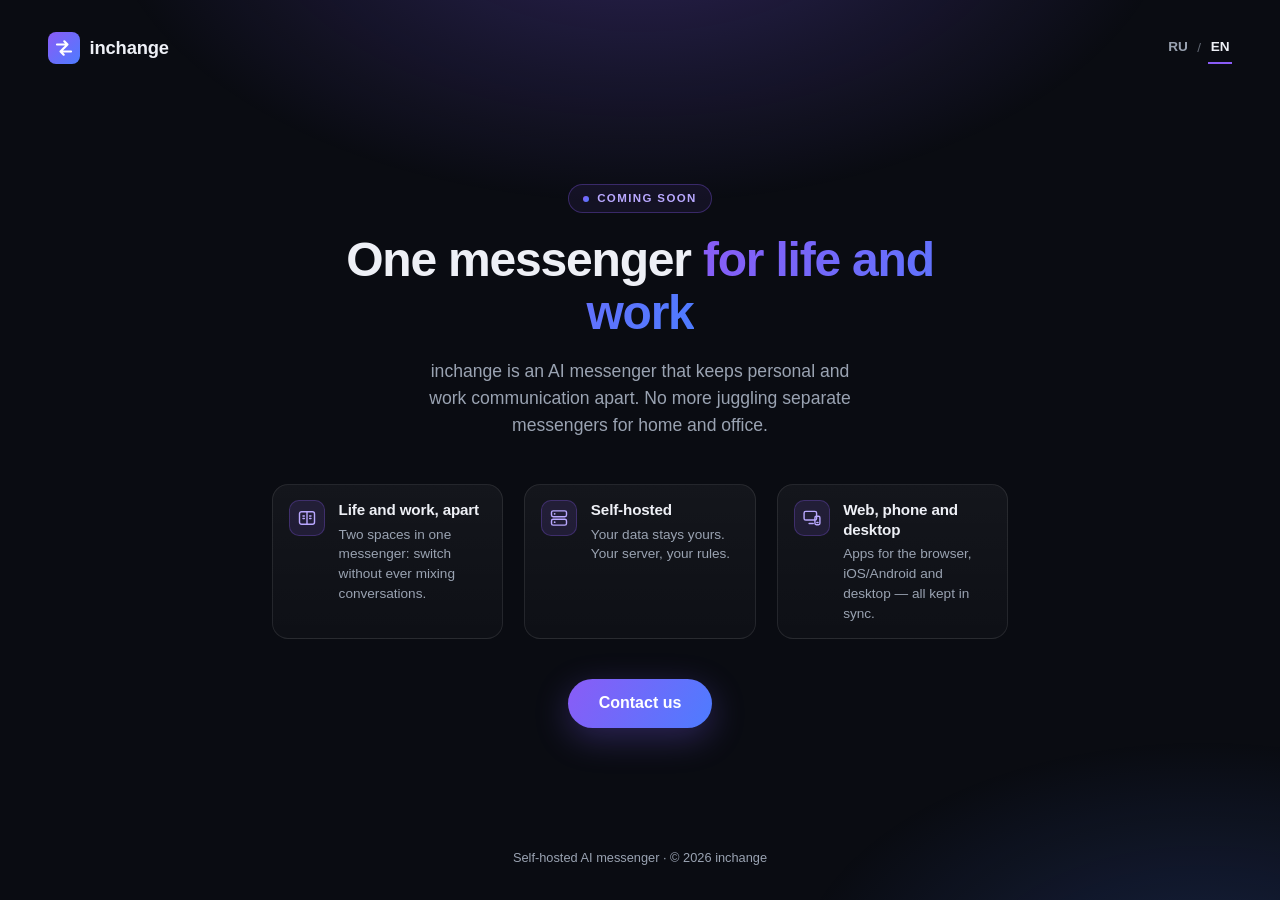
==== site/index.html @ 0e0799e8 "refactor: move website files into a separate folder" ====
<!doctype html>
<html lang="ru">
  <head>
    <meta charset="utf-8" />
    <meta name="viewport" content="width=device-width, initial-scale=1" />
    <title>inchange — AI-мессенджер для жизни и работы</title>
    <meta
      name="description"
      content="inchange — AI-мессенджер, который разделяет личное и рабочее общение. Self-hosted. Web, телефон и компьютер. Скоро."
    />
    <link rel="canonical" href="https://message.inchange.dev/" />
    <meta name="robots" content="index, follow" />
    <link rel="icon" href="assets/img/favicon.svg" type="image/svg+xml" />
    <link rel="apple-touch-icon" href="assets/img/apple-touch-icon.png" />
    <meta property="og:type" content="website" />
    <meta property="og:site_name" content="inchange" />
    <meta property="og:url" content="https://message.inchange.dev/" />
    <meta
      property="og:title"
      content="inchange — AI-мессенджер для жизни и работы"
    />
    <meta
      property="og:description"
      content="Один мессенджер для жизни и работы. Self-hosted. Web, телефон и компьютер."
    />
    <meta
      property="og:image"
      content="https://message.inchange.dev/assets/img/og.png"
    />
    <meta property="og:image:width" content="1200" />
    <meta property="og:image:height" content="630" />
    <meta property="og:locale" content="ru_RU" />
    <meta property="og:locale:alternate" content="en_US" />
    <meta name="twitter:card" content="summary_large_image" />
    <meta name="theme-color" content="#0a0c12" />
    <link rel="stylesheet" href="assets/css/main.css" />
    <script src="assets/js/i18n.js" defer></script>
  </head>
  <body>
    <header class="top">
      <a class="brand" href="index.html" aria-label="inchange">
        <svg
          class="mark"
          viewBox="0 0 32 32"
          aria-hidden="true"
          focusable="false"
        >
          <defs>
            <linearGradient id="brand-g" x1="0" y1="0" x2="1" y2="1">
              <stop offset="0" stop-color="#8a5cf6" />
              <stop offset="1" stop-color="#4d7cff" />
            </linearGradient>
          </defs>
          <rect width="32" height="32" rx="8" fill="url(#brand-g)" />
          <path
            d="M9 12.5h10.5m0 0-3.2-3.2m3.2 3.2-3.2 3.2"
            fill="none"
            stroke="#fff"
            stroke-width="2.2"
            stroke-linecap="round"
            stroke-linejoin="round"
          />
          <path
            d="M23 19.5H12.5m0 0 3.2-3.2m-3.2 3.2 3.2 3.2"
            fill="none"
            stroke="#fff"
            stroke-width="2.2"
            stroke-linecap="round"
            stroke-linejoin="round"
          />
        </svg>
        <span class="brand-name">inchange</span>
      </a>
      <nav class="lang" aria-label="Language / Язык">
        <button
          type="button"
          class="lang-btn is-active"
          data-lang="ru"
          aria-pressed="true"
        >
          RU
        </button>
        <span class="lang-sep" aria-hidden="true">/</span>
        <button
          type="button"
          class="lang-btn"
          data-lang="en"
          aria-pressed="false"
        >
          EN
        </button>
      </nav>
    </header>

    <main id="main" class="hero">
      <p class="badge"><span data-i18n="badge">Скоро</span></p>
      <h1>
        <span data-i18n="h1a">Один мессенджер</span>
        <span class="grad" data-i18n="h1b">для жизни и работы</span>
      </h1>
      <p class="sub" data-i18n="sub">
        inchange — AI-мессенджер, который разделяет личное и рабочее общение.
        Никаких разных мессенджеров для дома и офиса.
      </p>

      <ul class="features">
        <li class="feature">
          <span class="ficon-tile">
            <svg
              class="ficon"
              viewBox="0 0 24 24"
              aria-hidden="true"
              focusable="false"
            >
              <rect
                x="3"
                y="4.5"
                width="18"
                height="15"
                rx="2.5"
                fill="none"
                stroke="currentColor"
                stroke-width="1.7"
              />
              <path d="M12 4.5v15" stroke="currentColor" stroke-width="1.7" />
              <path
                d="M7.2 9.5h1.6M7.2 12.5h1.6M15.2 9.5h1.6M15.2 12.5h1.6"
                stroke="currentColor"
                stroke-width="1.7"
                stroke-linecap="round"
              />
            </svg>
          </span>
          <div class="ftext">
            <h2 data-i18n="f1t">Жизнь и работа — раздельно</h2>
            <p data-i18n="f1d">
              Два пространства в одном мессенджере: переключайтесь, не смешивая
              общение.
            </p>
          </div>
        </li>
        <li class="feature">
          <span class="ficon-tile">
            <svg
              class="ficon"
              viewBox="0 0 24 24"
              aria-hidden="true"
              focusable="false"
            >
              <rect
                x="3"
                y="3.5"
                width="18"
                height="7"
                rx="2"
                fill="none"
                stroke="currentColor"
                stroke-width="1.7"
              />
              <rect
                x="3"
                y="13.5"
                width="18"
                height="7"
                rx="2"
                fill="none"
                stroke="currentColor"
                stroke-width="1.7"
              />
              <path
                d="M6.8 7h.01M6.8 17h.01"
                stroke="currentColor"
                stroke-width="2.2"
                stroke-linecap="round"
              />
            </svg>
          </span>
          <div class="ftext">
            <h2 data-i18n="f2t">Self-hosted</h2>
            <p data-i18n="f2d">
              Ваши данные остаются у вас. Свой сервер — свои правила.
            </p>
          </div>
        </li>
        <li class="feature">
          <span class="ficon-tile">
            <svg
              class="ficon"
              viewBox="0 0 24 24"
              aria-hidden="true"
              focusable="false"
            >
              <rect
                x="2.5"
                y="4"
                width="15"
                height="10.5"
                rx="2"
                fill="none"
                stroke="currentColor"
                stroke-width="1.7"
              />
              <path
                d="M8.5 18.5h5"
                stroke="currentColor"
                stroke-width="1.7"
                stroke-linecap="round"
              />
              <rect
                x="15.5"
                y="10"
                width="6"
                height="10"
                rx="1.6"
                fill="none"
                stroke="currentColor"
                stroke-width="1.7"
              />
              <path
                d="M17.8 17.4h1.4"
                stroke="currentColor"
                stroke-width="1.7"
                stroke-linecap="round"
              />
            </svg>
          </span>
          <div class="ftext">
            <h2 data-i18n="f3t">Web, телефон и компьютер</h2>
            <p data-i18n="f3d">
              Приложения для браузера, iOS/Android и десктопа — всё
              синхронизировано.
            </p>
          </div>
        </li>
      </ul>

      <p class="cta-wrap">
        <a class="cta" href="https://t.me/dauxdu/" data-i18n="cta"
          >Написать нам</a
        >
      </p>
    </main>

    <footer class="foot">
      <p>
        <span data-i18n="footerTag">Self-hosted AI-мессенджер</span
        >&nbsp;·&nbsp;© 2026 inchange
      </p>
    </footer>
  </body>
</html>
---- site/assets/css/main.css ----
/* inchange placeholder site — dark premium, single screen, no frameworks, no external requests */

:root {
  --bg: #0a0c12;
  --fg: #eef0f6;
  --muted: #9aa3b2;
  --card-top: rgba(255, 255, 255, 0.045);
  --card-bot: rgba(255, 255, 255, 0.02);
  --line: rgba(255, 255, 255, 0.09);
  --accent-1: #8a5cf6;
  --accent-2: #4d7cff;
  --accent-soft: #b9a8ff;
  --accent-line: rgba(138, 92, 246, 0.32);
  --glow-1: rgba(124, 92, 246, 0.30);
  --glow-2: rgba(77, 124, 255, 0.20);
  --shadow: 0 10px 34px rgba(124, 92, 246, 0.30);
}

* { box-sizing: border-box; }

html { -webkit-text-size-adjust: 100%; }

body {
  margin: 0;
  min-height: 100vh;
  min-height: 100svh;
  display: flex;
  flex-direction: column;
  padding: clamp(0.9rem, 2.5vw, 2rem) clamp(1rem, 4vw, 3rem);
  background: var(--bg);
  color: var(--fg);
  font-family: -apple-system, BlinkMacSystemFont, "Segoe UI", Roboto,
    "Helvetica Neue", Arial, "Noto Sans", sans-serif;
  line-height: 1.55;
  -webkit-font-smoothing: antialiased;
}

/* Ambient glow behind hero (no images, pure CSS) */

body::before {
  content: "";
  position: fixed;
  inset: 0;
  z-index: -1;
  pointer-events: none;
  background:
    radial-gradient(52rem 30rem at 50% -12%, var(--glow-1), transparent 65%),
    radial-gradient(40rem 24rem at 94% 110%, var(--glow-2), transparent 65%);
}

/* Header */

.top {
  display: flex;
  align-items: center;
  justify-content: space-between;
  gap: 1rem;
}

.brand {
  display: inline-flex;
  align-items: center;
  gap: 0.6rem;
  color: inherit;
  text-decoration: none;
}

.mark {
  width: clamp(26px, 3vw, 32px);
  height: auto;
  display: block;
}

.brand-name {
  font-size: 1.15rem;
  font-weight: 700;
  letter-spacing: -0.01em;
}

.lang {
  display: flex;
  align-items: center;
  gap: 0.45rem;
  font-size: 0.85rem;
}

.lang-btn {
  appearance: none;
  border: 0;
  background: none;
  padding: 0.25rem 0.15rem;
  font: inherit;
  font-weight: 600;
  color: var(--muted);
  cursor: pointer;
  border-bottom: 2px solid transparent;
}

.lang-btn.is-active {
  color: var(--fg);
  border-bottom-color: var(--accent-1);
}

.lang-btn:focus-visible { outline: 2px solid var(--accent-1); outline-offset: 2px; }

.lang-sep { color: var(--muted); opacity: 0.6; }

/* Hero */

.hero {
  flex: 1;
  display: flex;
  flex-direction: column;
  align-items: center;
  justify-content: center;
  text-align: center;
  max-width: 46rem;
  margin: 0 auto;
  padding: clamp(1rem, 4vh, 3rem) 0;
}

.badge {
  margin: 0 0 1.2rem;
  display: inline-flex;
  align-items: center;
  gap: 0.5rem;
  padding: 0.3rem 0.9rem;
  border: 1px solid var(--accent-line);
  border-radius: 999px;
  background: rgba(138, 92, 246, 0.08);
  color: var(--accent-soft);
  font-size: 0.72rem;
  font-weight: 650;
  letter-spacing: 0.12em;
  text-transform: uppercase;
}

.badge::before {
  content: "";
  width: 6px;
  height: 6px;
  border-radius: 50%;
  background: linear-gradient(120deg, var(--accent-1), var(--accent-2));
}

h1 {
  margin: 0;
  font-size: clamp(1.7rem, 4.4vw, 3rem);
  line-height: 1.12;
  letter-spacing: -0.025em;
  max-width: 24ch;
  font-weight: 700;
}

.grad {
  background: linear-gradient(120deg, var(--accent-1), var(--accent-2));
  -webkit-background-clip: text;
  background-clip: text;
  color: transparent;
}

.sub {
  margin: 1.1rem auto 0;
  max-width: 46ch;
  color: var(--muted);
  font-size: clamp(0.95rem, 1.6vw, 1.1rem);
}

/* Features */

.features {
  list-style: none;
  display: flex;
  flex-wrap: wrap;
  justify-content: center;
  gap: clamp(0.6rem, 2vw, 1.3rem);
  margin: clamp(1.6rem, 5vh, 2.8rem) 0 0;
  padding: 0;
  width: 100%;
}

.feature {
  flex: 1 1 14rem;
  max-width: 19rem;
  display: flex;
  align-items: flex-start;
  gap: 0.85rem;
  text-align: left;
  padding: 0.95rem 1rem;
  border: 1px solid var(--line);
  border-radius: 16px;
  background: linear-gradient(180deg, var(--card-top), var(--card-bot));
}

.ficon-tile {
  flex: none;
  width: 36px;
  height: 36px;
  border-radius: 10px;
  display: flex;
  align-items: center;
  justify-content: center;
  background: rgba(138, 92, 246, 0.13);
  border: 1px solid rgba(138, 92, 246, 0.28);
}

.ficon {
  width: 20px;
  height: 20px;
  color: var(--accent-soft);
}

.ftext h2 {
  margin: 0;
  font-size: 0.95rem;
  line-height: 1.3;
  letter-spacing: -0.01em;
}

.ftext p {
  margin: 0.28rem 0 0;
  color: var(--muted);
  font-size: 0.85rem;
  line-height: 1.45;
}

/* CTA */

.cta-wrap { margin: clamp(1.5rem, 4.5vh, 2.5rem) 0 0; }

.cta {
  display: inline-block;
  padding: 0.75rem 1.9rem;
  border-radius: 999px;
  background: linear-gradient(120deg, var(--accent-1), var(--accent-2));
  color: #ffffff;
  font-weight: 650;
  font-size: 1rem;
  text-decoration: none;
  box-shadow: var(--shadow);
}

.cta:hover { filter: brightness(1.08); }
.cta:focus-visible { outline: 2px solid var(--accent-2); outline-offset: 3px; }

/* Footer */

.foot {
  display: flex;
  justify-content: center;
  color: var(--muted);
  font-size: 0.8rem;
}

.foot p { margin: 0; }

/* 404 */

.hero-404 .code404 {
  margin: 0;
  font-size: clamp(3.4rem, 10vw, 5.5rem);
  font-weight: 800;
  line-height: 1;
  letter-spacing: -0.03em;
  background: linear-gradient(120deg, var(--accent-1), var(--accent-2));
  -webkit-background-clip: text;
  background-clip: text;
  color: transparent;
}

/* Compact heights: keep everything on one screen */

@media (max-height: 640px) {
  .feature { padding: 0.6rem 0.8rem; }
  .ftext p { display: none; }
  .badge { margin-bottom: 0.7rem; }
  .hero { padding: 0.6rem 0; }
}

@media (max-height: 480px) {
  .badge, .sub, .foot { display: none; }
  h1 { font-size: clamp(1.2rem, 3.4vw, 1.7rem); }
  .features { margin-top: 0.7rem; gap: 0.4rem; }
  .feature { padding: 0.4rem 0.6rem; gap: 0.55rem; }
  .ficon-tile { width: 26px; height: 26px; border-radius: 7px; }
  .ficon { width: 15px; height: 15px; }
  .ftext h2 { font-size: 0.82rem; }
  .cta-wrap { margin: 0.7rem 0 0; }
  .cta { padding: 0.5rem 1.4rem; font-size: 0.9rem; }
}

@media (max-width: 480px) {
  .feature {
    flex-basis: 100%;
    max-width: 26rem;
    flex-direction: row;
    align-items: center;
    padding: 0.5rem 0.75rem;
  }
  .ftext p { display: none; }
  .ficon-tile { width: 30px; height: 30px; border-radius: 8px; }
  .ficon { width: 17px; height: 17px; }
  .ftext h2 { font-size: 0.9rem; }
  h1 { font-size: clamp(1.5rem, 6.5vw, 1.9rem); }
  .sub { margin-top: 0.8rem; font-size: 0.9rem; }
  .badge { margin-bottom: 0.7rem; }
  .features { margin-top: 1rem; gap: 0.45rem; }
  .cta-wrap { margin: 1.1rem 0 0; }
  .cta { display: block; }
}
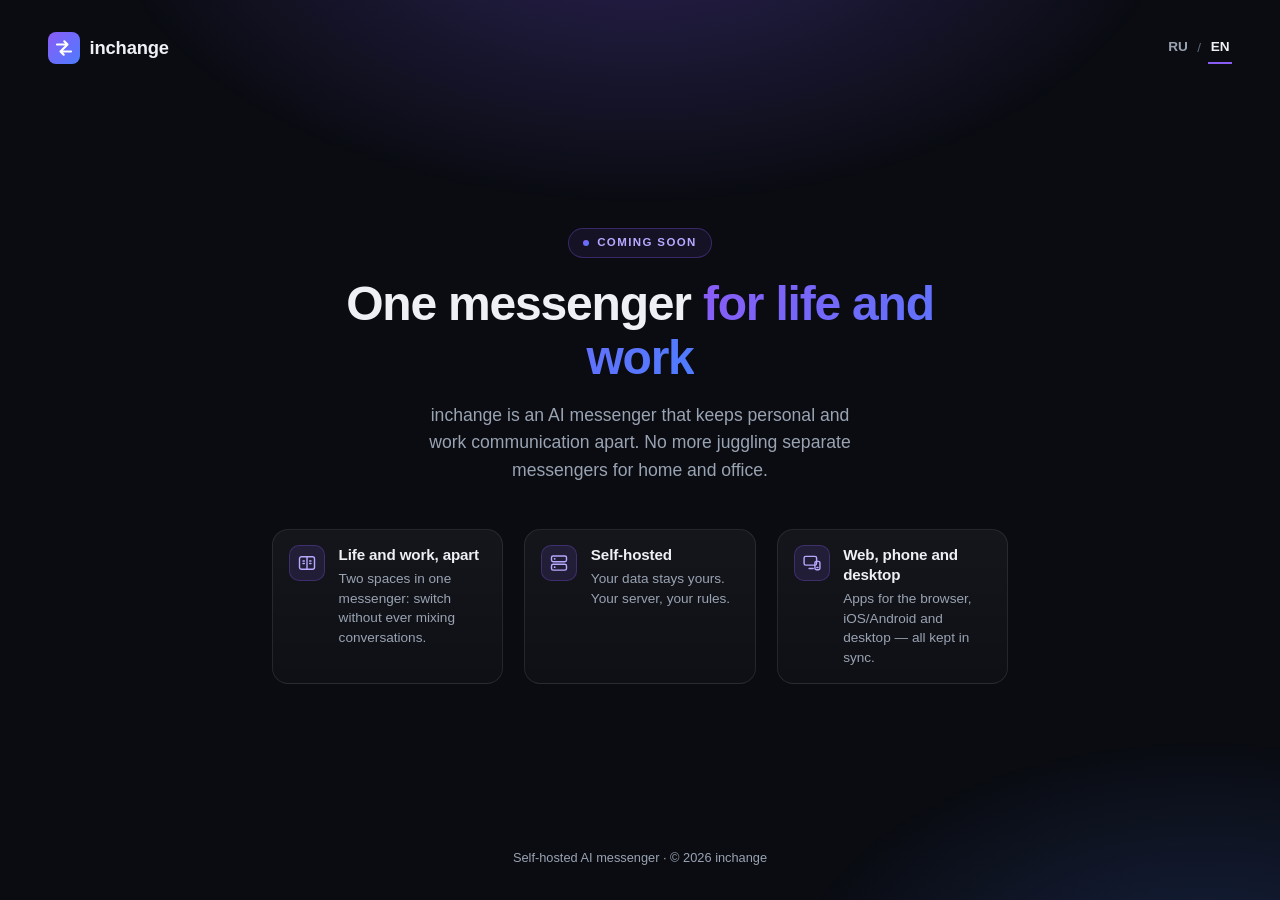
==== commit b066ab48: "style(site): reformat markup and css, update brand assets, remove cta" ====
--- a/site/index.html
+++ b/site/index.html
@@ -233,12 +233,6 @@
           </div>
         </li>
       </ul>
-
-      <p class="cta-wrap">
-        <a class="cta" href="https://t.me/dauxdu/" data-i18n="cta"
-          >Написать нам</a
-        >
-      </p>
     </main>
 
     <footer class="foot">
--- a/site/assets/css/main.css
+++ b/site/assets/css/main.css
@@ -1,5 +1,3 @@
-/* inchange placeholder site — dark premium, single screen, no frameworks, no external requests */
-
 :root {
   --bg: #0a0c12;
   --fg: #eef0f6;
@@ -11,14 +9,18 @@
   --accent-2: #4d7cff;
   --accent-soft: #b9a8ff;
   --accent-line: rgba(138, 92, 246, 0.32);
-  --glow-1: rgba(124, 92, 246, 0.30);
-  --glow-2: rgba(77, 124, 255, 0.20);
-  --shadow: 0 10px 34px rgba(124, 92, 246, 0.30);
-}
-
-* { box-sizing: border-box; }
-
-html { -webkit-text-size-adjust: 100%; }
+  --glow-1: rgba(124, 92, 246, 0.3);
+  --glow-2: rgba(77, 124, 255, 0.2);
+  --shadow: 0 10px 34px rgba(124, 92, 246, 0.3);
+}
+
+* {
+  box-sizing: border-box;
+}
+
+html {
+  -webkit-text-size-adjust: 100%;
+}
 
 body {
   margin: 0;
@@ -29,13 +31,12 @@
   padding: clamp(0.9rem, 2.5vw, 2rem) clamp(1rem, 4vw, 3rem);
   background: var(--bg);
   color: var(--fg);
-  font-family: -apple-system, BlinkMacSystemFont, "Segoe UI", Roboto,
-    "Helvetica Neue", Arial, "Noto Sans", sans-serif;
+  font-family:
+    -apple-system, BlinkMacSystemFont, "Segoe UI", Roboto, "Helvetica Neue",
+    Arial, "Noto Sans", sans-serif;
   line-height: 1.55;
   -webkit-font-smoothing: antialiased;
 }
-
-/* Ambient glow behind hero (no images, pure CSS) */
 
 body::before {
   content: "";
@@ -101,9 +102,15 @@
   border-bottom-color: var(--accent-1);
 }
 
-.lang-btn:focus-visible { outline: 2px solid var(--accent-1); outline-offset: 2px; }
-
-.lang-sep { color: var(--muted); opacity: 0.6; }
+.lang-btn:focus-visible {
+  outline: 2px solid var(--accent-1);
+  outline-offset: 2px;
+}
+
+.lang-sep {
+  color: var(--muted);
+  opacity: 0.6;
+}
 
 /* Hero */
 
@@ -224,25 +231,6 @@
   line-height: 1.45;
 }
 
-/* CTA */
-
-.cta-wrap { margin: clamp(1.5rem, 4.5vh, 2.5rem) 0 0; }
-
-.cta {
-  display: inline-block;
-  padding: 0.75rem 1.9rem;
-  border-radius: 999px;
-  background: linear-gradient(120deg, var(--accent-1), var(--accent-2));
-  color: #ffffff;
-  font-weight: 650;
-  font-size: 1rem;
-  text-decoration: none;
-  box-shadow: var(--shadow);
-}
-
-.cta:hover { filter: brightness(1.08); }
-.cta:focus-visible { outline: 2px solid var(--accent-2); outline-offset: 3px; }
-
 /* Footer */
 
 .foot {
@@ -252,7 +240,9 @@
   font-size: 0.8rem;
 }
 
-.foot p { margin: 0; }
+.foot p {
+  margin: 0;
+}
 
 /* 404 */
 
@@ -268,25 +258,50 @@
   color: transparent;
 }
 
-/* Compact heights: keep everything on one screen */
-
 @media (max-height: 640px) {
-  .feature { padding: 0.6rem 0.8rem; }
-  .ftext p { display: none; }
-  .badge { margin-bottom: 0.7rem; }
-  .hero { padding: 0.6rem 0; }
+  .feature {
+    padding: 0.6rem 0.8rem;
+  }
+  .ftext p {
+    display: none;
+  }
+  .badge {
+    margin-bottom: 0.7rem;
+  }
+  .hero {
+    padding: 0.6rem 0;
+  }
 }
 
 @media (max-height: 480px) {
-  .badge, .sub, .foot { display: none; }
-  h1 { font-size: clamp(1.2rem, 3.4vw, 1.7rem); }
-  .features { margin-top: 0.7rem; gap: 0.4rem; }
-  .feature { padding: 0.4rem 0.6rem; gap: 0.55rem; }
-  .ficon-tile { width: 26px; height: 26px; border-radius: 7px; }
-  .ficon { width: 15px; height: 15px; }
-  .ftext h2 { font-size: 0.82rem; }
-  .cta-wrap { margin: 0.7rem 0 0; }
-  .cta { padding: 0.5rem 1.4rem; font-size: 0.9rem; }
+  .badge,
+  .sub,
+  .foot {
+    display: none;
+  }
+  h1 {
+    font-size: clamp(1.2rem, 3.4vw, 1.7rem);
+  }
+  .features {
+    margin-top: 0.7rem;
+    gap: 0.4rem;
+  }
+  .feature {
+    padding: 0.4rem 0.6rem;
+    gap: 0.55rem;
+  }
+  .ficon-tile {
+    width: 26px;
+    height: 26px;
+    border-radius: 7px;
+  }
+  .ficon {
+    width: 15px;
+    height: 15px;
+  }
+  .ftext h2 {
+    font-size: 0.82rem;
+  }
 }
 
 @media (max-width: 480px) {
@@ -297,14 +312,33 @@
     align-items: center;
     padding: 0.5rem 0.75rem;
   }
-  .ftext p { display: none; }
-  .ficon-tile { width: 30px; height: 30px; border-radius: 8px; }
-  .ficon { width: 17px; height: 17px; }
-  .ftext h2 { font-size: 0.9rem; }
-  h1 { font-size: clamp(1.5rem, 6.5vw, 1.9rem); }
-  .sub { margin-top: 0.8rem; font-size: 0.9rem; }
-  .badge { margin-bottom: 0.7rem; }
-  .features { margin-top: 1rem; gap: 0.45rem; }
-  .cta-wrap { margin: 1.1rem 0 0; }
-  .cta { display: block; }
-}
+  .ftext p {
+    display: none;
+  }
+  .ficon-tile {
+    width: 30px;
+    height: 30px;
+    border-radius: 8px;
+  }
+  .ficon {
+    width: 17px;
+    height: 17px;
+  }
+  .ftext h2 {
+    font-size: 0.9rem;
+  }
+  h1 {
+    font-size: clamp(1.5rem, 6.5vw, 1.9rem);
+  }
+  .sub {
+    margin-top: 0.8rem;
+    font-size: 0.9rem;
+  }
+  .badge {
+    margin-bottom: 0.7rem;
+  }
+  .features {
+    margin-top: 1rem;
+    gap: 0.45rem;
+  }
+}
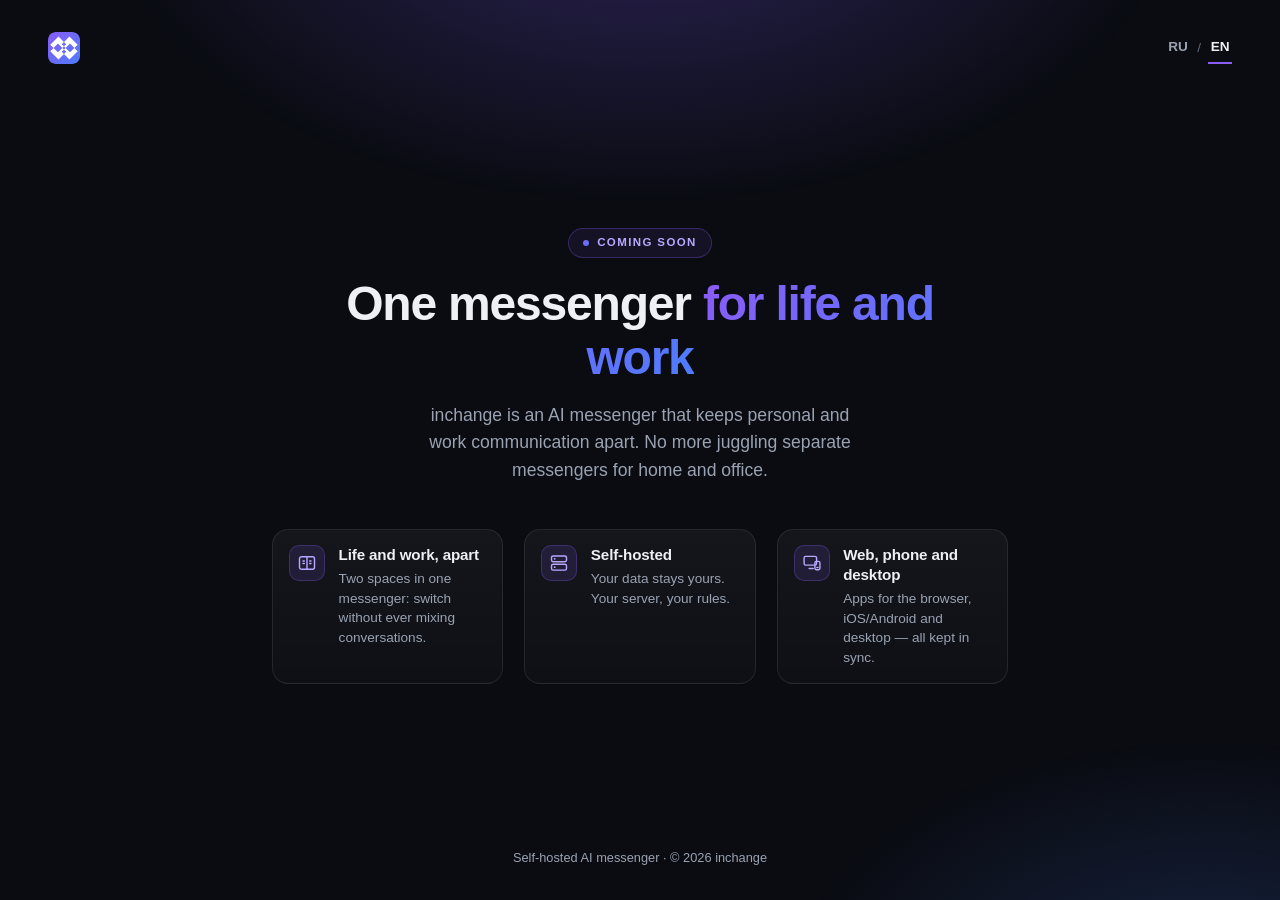
==== commit ef743437: "feat(site): replace inline brand SVG with logo asset and dynamic URLs" ====
--- a/site/index.html
+++ b/site/index.html
@@ -8,13 +8,13 @@
       name="description"
       content="inchange — AI-мессенджер, который разделяет личное и рабочее общение. Self-hosted. Web, телефон и компьютер. Скоро."
     />
-    <link rel="canonical" href="https://message.inchange.dev/" />
+    <link rel="canonical" href="/" />
     <meta name="robots" content="index, follow" />
     <link rel="icon" href="assets/img/favicon.svg" type="image/svg+xml" />
     <link rel="apple-touch-icon" href="assets/img/apple-touch-icon.png" />
     <meta property="og:type" content="website" />
     <meta property="og:site_name" content="inchange" />
-    <meta property="og:url" content="https://message.inchange.dev/" />
+    <meta property="og:url" content="/" />
     <meta
       property="og:title"
       content="inchange — AI-мессенджер для жизни и работы"
@@ -23,10 +23,7 @@
       property="og:description"
       content="Один мессенджер для жизни и работы. Self-hosted. Web, телефон и компьютер."
     />
-    <meta
-      property="og:image"
-      content="https://message.inchange.dev/assets/img/og.png"
-    />
+    <meta property="og:image" content="assets/img/og.png" />
     <meta property="og:image:width" content="1200" />
     <meta property="og:image:height" content="630" />
     <meta property="og:locale" content="ru_RU" />
@@ -38,38 +35,15 @@
   </head>
   <body>
     <header class="top">
-      <a class="brand" href="index.html" aria-label="inchange">
-        <svg
+      <a class="brand" href="index.html" aria-label="На главную">
+        <img
           class="mark"
-          viewBox="0 0 32 32"
-          aria-hidden="true"
-          focusable="false"
-        >
-          <defs>
-            <linearGradient id="brand-g" x1="0" y1="0" x2="1" y2="1">
-              <stop offset="0" stop-color="#8a5cf6" />
-              <stop offset="1" stop-color="#4d7cff" />
-            </linearGradient>
-          </defs>
-          <rect width="32" height="32" rx="8" fill="url(#brand-g)" />
-          <path
-            d="M9 12.5h10.5m0 0-3.2-3.2m3.2 3.2-3.2 3.2"
-            fill="none"
-            stroke="#fff"
-            stroke-width="2.2"
-            stroke-linecap="round"
-            stroke-linejoin="round"
-          />
-          <path
-            d="M23 19.5H12.5m0 0 3.2-3.2m-3.2 3.2 3.2 3.2"
-            fill="none"
-            stroke="#fff"
-            stroke-width="2.2"
-            stroke-linecap="round"
-            stroke-linejoin="round"
-          />
-        </svg>
-        <span class="brand-name">inchange</span>
+          src="assets/img/logo.svg"
+          alt=""
+          width="32"
+          height="32"
+        />
+        <span class="brand-name" data-i18n="siteName">inchange</span>
       </a>
       <nav class="lang" aria-label="Language / Язык">
         <button
@@ -106,30 +80,13 @@
       <ul class="features">
         <li class="feature">
           <span class="ficon-tile">
-            <svg
+            <img
               class="ficon"
-              viewBox="0 0 24 24"
-              aria-hidden="true"
-              focusable="false"
-            >
-              <rect
-                x="3"
-                y="4.5"
-                width="18"
-                height="15"
-                rx="2.5"
-                fill="none"
-                stroke="currentColor"
-                stroke-width="1.7"
-              />
-              <path d="M12 4.5v15" stroke="currentColor" stroke-width="1.7" />
-              <path
-                d="M7.2 9.5h1.6M7.2 12.5h1.6M15.2 9.5h1.6M15.2 12.5h1.6"
-                stroke="currentColor"
-                stroke-width="1.7"
-                stroke-linecap="round"
-              />
-            </svg>
+              src="assets/img/icon-screens.svg"
+              alt=""
+              width="20"
+              height="20"
+            />
           </span>
           <div class="ftext">
             <h2 data-i18n="f1t">Жизнь и работа — раздельно</h2>
@@ -141,39 +98,13 @@
         </li>
         <li class="feature">
           <span class="ficon-tile">
-            <svg
+            <img
               class="ficon"
-              viewBox="0 0 24 24"
-              aria-hidden="true"
-              focusable="false"
-            >
-              <rect
-                x="3"
-                y="3.5"
-                width="18"
-                height="7"
-                rx="2"
-                fill="none"
-                stroke="currentColor"
-                stroke-width="1.7"
-              />
-              <rect
-                x="3"
-                y="13.5"
-                width="18"
-                height="7"
-                rx="2"
-                fill="none"
-                stroke="currentColor"
-                stroke-width="1.7"
-              />
-              <path
-                d="M6.8 7h.01M6.8 17h.01"
-                stroke="currentColor"
-                stroke-width="2.2"
-                stroke-linecap="round"
-              />
-            </svg>
+              src="assets/img/icon-servers.svg"
+              alt=""
+              width="20"
+              height="20"
+            />
           </span>
           <div class="ftext">
             <h2 data-i18n="f2t">Self-hosted</h2>
@@ -184,45 +115,13 @@
         </li>
         <li class="feature">
           <span class="ficon-tile">
-            <svg
+            <img
               class="ficon"
-              viewBox="0 0 24 24"
-              aria-hidden="true"
-              focusable="false"
-            >
-              <rect
-                x="2.5"
-                y="4"
-                width="15"
-                height="10.5"
-                rx="2"
-                fill="none"
-                stroke="currentColor"
-                stroke-width="1.7"
-              />
-              <path
-                d="M8.5 18.5h5"
-                stroke="currentColor"
-                stroke-width="1.7"
-                stroke-linecap="round"
-              />
-              <rect
-                x="15.5"
-                y="10"
-                width="6"
-                height="10"
-                rx="1.6"
-                fill="none"
-                stroke="currentColor"
-                stroke-width="1.7"
-              />
-              <path
-                d="M17.8 17.4h1.4"
-                stroke="currentColor"
-                stroke-width="1.7"
-                stroke-linecap="round"
-              />
-            </svg>
+              src="assets/img/icon-devices.svg"
+              alt=""
+              width="20"
+              height="20"
+            />
           </span>
           <div class="ftext">
             <h2 data-i18n="f3t">Web, телефон и компьютер</h2>
